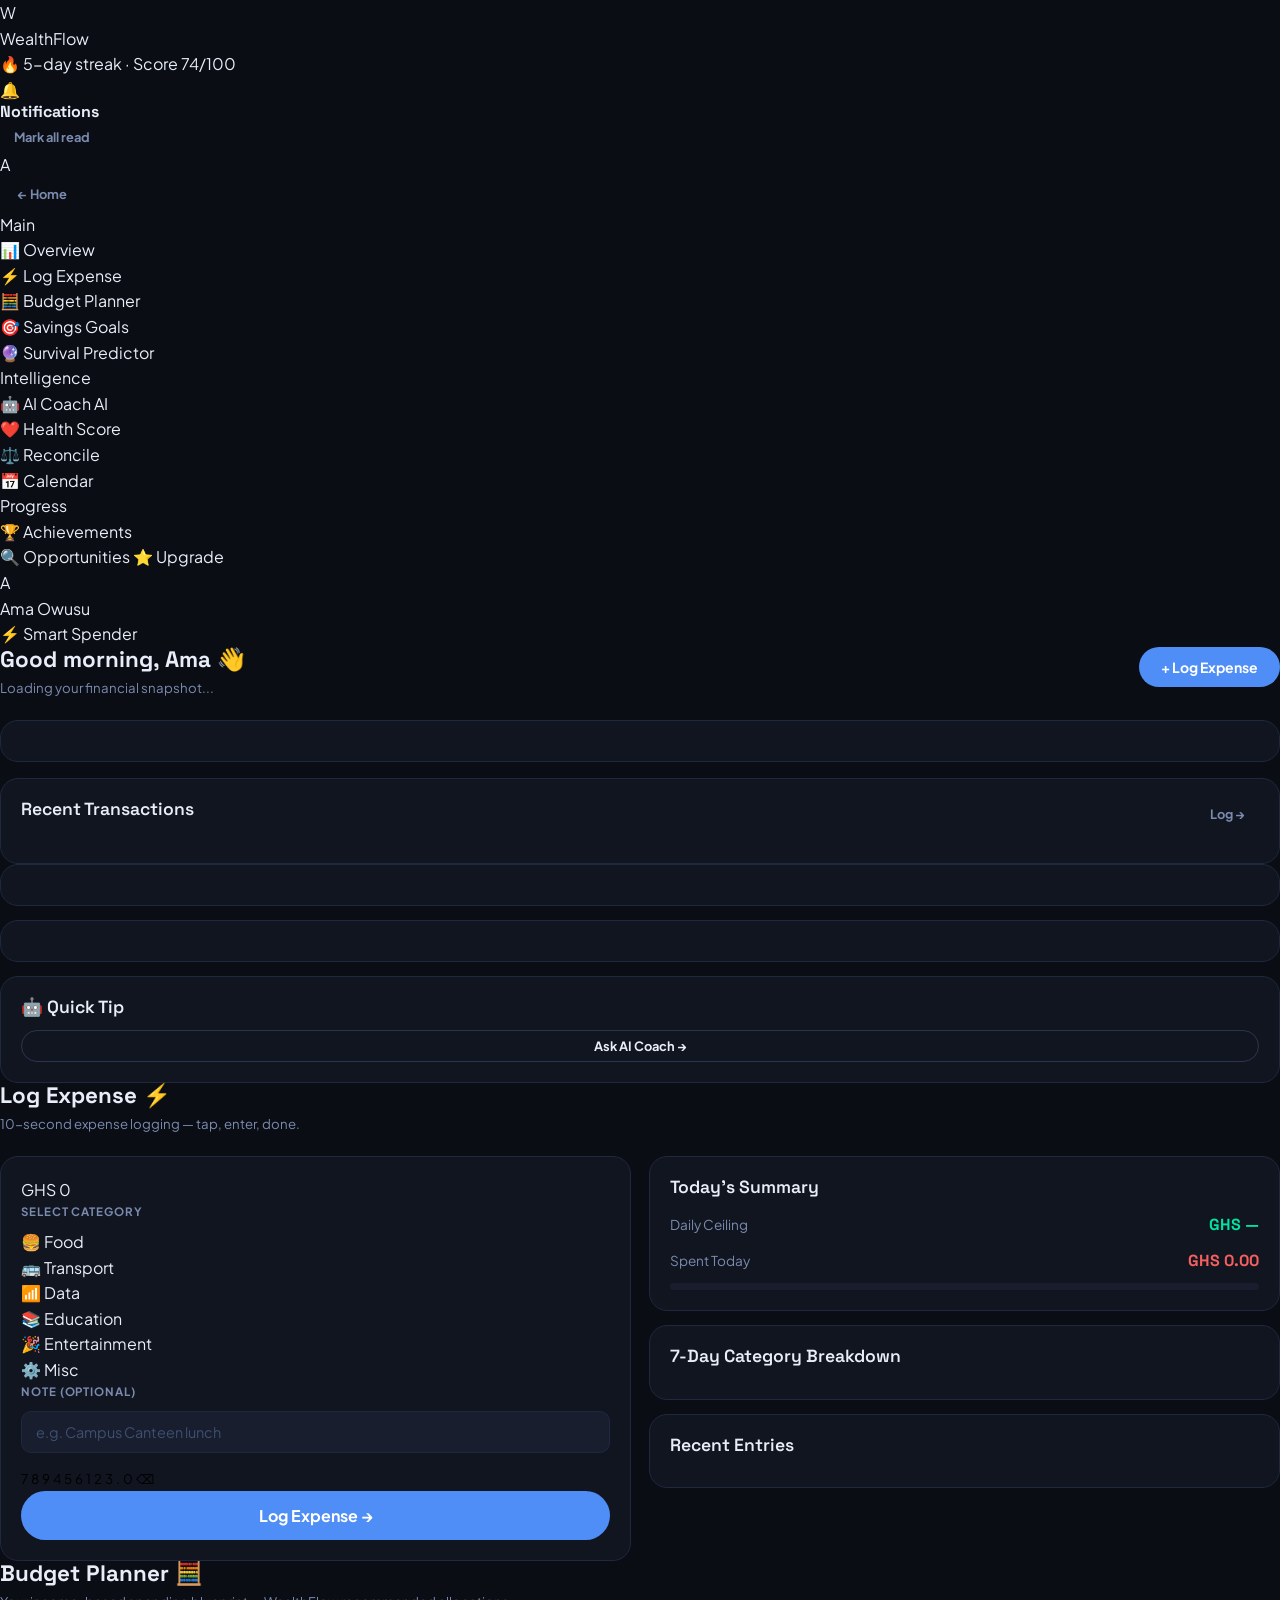
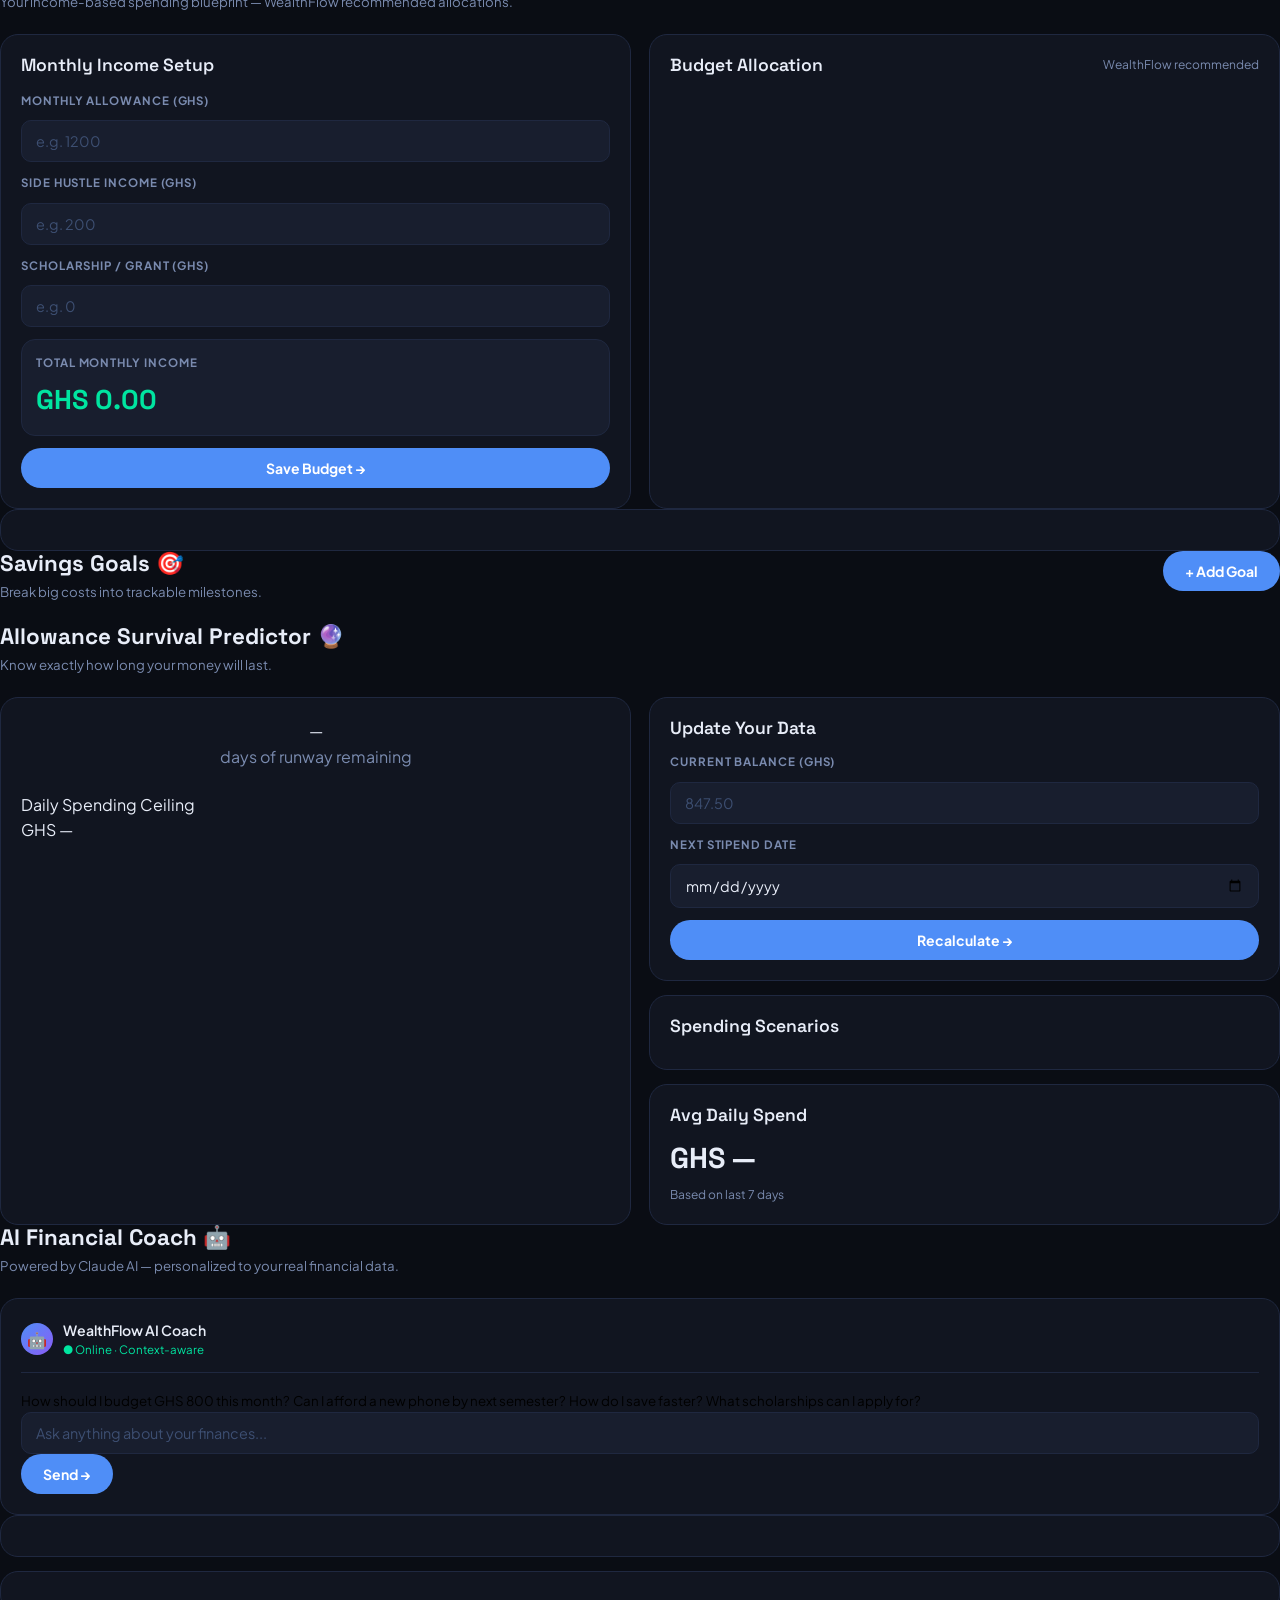
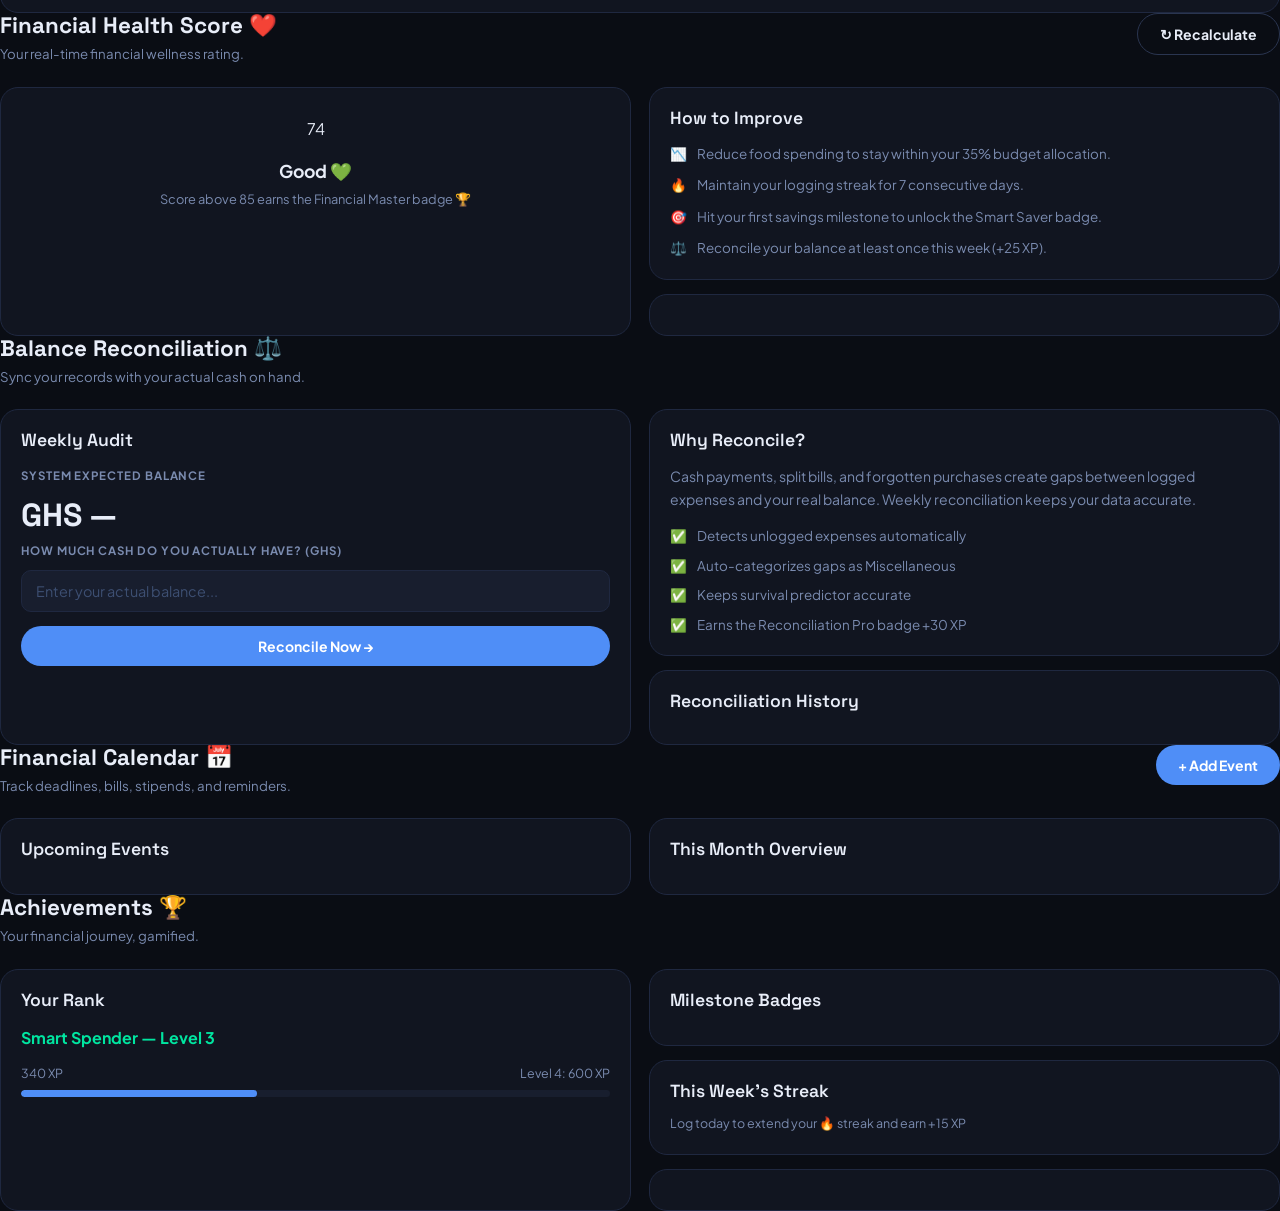
==== 2nd cloude/dashboard.html @ e132b4c1 "Add files via upload" ====
<!DOCTYPE html>
<html lang="en">
<head>
  <meta charset="UTF-8"/>
  <meta name="viewport" content="width=device-width, initial-scale=1.0"/>
  <title>Dashboard — WealthFlow</title>
  <link rel="stylesheet" href="css/global.css"/>
  <link rel="stylesheet" href="css/dashboard.css"/>
</head>
<body>
<div class="app-shell">

  <!-- TOPBAR -->
  <header class="topbar">
    <a href="index.html" class="topbar-logo">
      <div class="logo-mark">W</div>
      WealthFlow
    </a>
    <div class="topbar-spacer"></div>
    <div class="topbar-streak" id="topbarStreak">🔥 5-day streak · Score 74/100</div>
    <div style="position:relative">
      <div class="topbar-notif" id="notifBtn" onclick="toggleNotif()">
        🔔<div class="notif-dot" id="notifDot"></div>
      </div>
      <div class="notif-dropdown" id="notifDropdown">
        <div class="notif-header">
          <h4>Notifications</h4>
          <button class="btn btn-ghost btn-sm" onclick="markAllRead()">Mark all read</button>
        </div>
        <div id="notifList"></div>
      </div>
    </div>
    <div class="topbar-avatar" id="topbarAvatar">A</div>
    <a href="../index.html" class="btn btn-ghost btn-sm" style="margin-left:4px">← Home</a>
  </header>

  <!-- SIDEBAR -->
  <aside class="sidebar">
    <span class="sidebar-section-label">Main</span>
    <div class="nav-item active" data-section="overview"  onclick="switchSection('overview',this)"><span class="icon">📊</span> Overview</div>
    <div class="nav-item" data-section="expenses"  onclick="switchSection('expenses',this)"><span class="icon">⚡</span> Log Expense</div>
    <div class="nav-item" data-section="budget"    onclick="switchSection('budget',this)"><span class="icon">🧮</span> Budget Planner</div>
    <div class="nav-item" data-section="goals"     onclick="switchSection('goals',this)"><span class="icon">🎯</span> Savings Goals</div>
    <div class="nav-item" data-section="predictor" onclick="switchSection('predictor',this)"><span class="icon">🔮</span> Survival Predictor</div>

    <span class="sidebar-section-label">Intelligence</span>
    <div class="nav-item" data-section="coach"     onclick="switchSection('coach',this)"><span class="icon">🤖</span> AI Coach <span class="nav-badge">AI</span></div>
    <div class="nav-item" data-section="health"    onclick="switchSection('health',this)"><span class="icon">❤️</span> Health Score</div>
    <div class="nav-item" data-section="reconcile" onclick="switchSection('reconcile',this)"><span class="icon">⚖️</span> Reconcile</div>
    <div class="nav-item" data-section="calendar"  onclick="switchSection('calendar',this)"><span class="icon">📅</span> Calendar</div>

    <span class="sidebar-section-label">Progress</span>
    <div class="nav-item" data-section="achievements" onclick="switchSection('achievements',this)"><span class="icon">🏆</span> Achievements</div>
    <a class="nav-item" href="opportunities.html"><span class="icon">🔍</span> Opportunities</a>
    <a class="nav-item" href="pricing.html"><span class="icon">⭐</span> Upgrade</a>

    <div class="sidebar-spacer"></div>
    <div class="sidebar-user">
      <div class="sidebar-avatar" id="sidebarAvatar">A</div>
      <div>
        <div class="sidebar-user-name" id="sidebarName">Ama Owusu</div>
        <div class="sidebar-user-rank" id="sidebarRank">⚡ Smart Spender</div>
      </div>
    </div>
  </aside>

  <!-- MAIN CONTENT -->
  <main class="main-content">

    <!-- ══════════════════════════════════════════════════
         OVERVIEW SECTION
    ══════════════════════════════════════════════════ -->
    <div class="dash-section active" id="sec-overview">
      <div class="section-header">
        <div>
          <h2 id="overviewGreeting">Good morning, Ama 👋</h2>
          <p id="overviewSub">Loading your financial snapshot...</p>
        </div>
        <button class="btn btn-primary" onclick="switchSection('expenses',document.querySelector('[data-section=expenses]'))">+ Log Expense</button>
      </div>

      <!-- Metrics -->
      <div class="metric-row" id="metricRow"></div>

      <!-- Savings progress + transactions -->
      <div class="grid-aside">
        <div style="display:flex;flex-direction:column;gap:16px">
          <div class="card" id="savingsGoalCard"></div>
          <div class="card">
            <div class="section-header" style="margin-bottom:14px">
              <h3>Recent Transactions</h3>
              <button class="btn btn-ghost btn-sm" onclick="switchSection('expenses',document.querySelector('[data-section=expenses]'))">Log →</button>
            </div>
            <div id="recentTxList"></div>
          </div>
        </div>
        <div style="display:flex;flex-direction:column;gap:14px">
          <div class="card" id="streakCard"></div>
          <div class="card" id="healthMiniCard"></div>
          <div class="card">
            <h3 style="margin-bottom:8px">🤖 Quick Tip</h3>
            <p id="quickTip" style="font-size:0.83rem;color:var(--muted);line-height:1.6;margin-bottom:12px"></p>
            <button class="btn btn-outline btn-sm btn-full" onclick="switchSection('coach',document.querySelector('[data-section=coach]'))">Ask AI Coach →</button>
          </div>
        </div>
      </div>
    </div>

    <!-- ══════════════════════════════════════════════════
         EXPENSE LOGGER SECTION
    ══════════════════════════════════════════════════ -->
    <div class="dash-section" id="sec-expenses">
      <div class="section-header">
        <div><h2>Log Expense ⚡</h2><p>10-second expense logging — tap, enter, done.</p></div>
      </div>
      <div class="grid-2">
        <!-- Logger -->
        <div class="card">
          <div class="amount-display" id="amountDisplay">GHS 0</div>
          <p class="form-label" style="margin-bottom:8px">Select Category</p>
          <div class="cat-pills" id="catPills">
            <div class="cat-pill" data-cat="Food"          onclick="selectCat(this)">🍔 Food</div>
            <div class="cat-pill" data-cat="Transport"     onclick="selectCat(this)">🚌 Transport</div>
            <div class="cat-pill" data-cat="Data"          onclick="selectCat(this)">📶 Data</div>
            <div class="cat-pill" data-cat="Education"     onclick="selectCat(this)">📚 Education</div>
            <div class="cat-pill" data-cat="Entertainment" onclick="selectCat(this)">🎉 Entertainment</div>
            <div class="cat-pill" data-cat="Miscellaneous" onclick="selectCat(this)">⚙️ Misc</div>
          </div>
          <div class="form-group" style="margin-bottom:12px">
            <label class="form-label">Note (optional)</label>
            <input type="text" class="input-field" id="expenseNote" placeholder="e.g. Campus Canteen lunch"/>
          </div>
          <div class="numpad">
            <button class="num-btn" onclick="numPad(7)">7</button>
            <button class="num-btn" onclick="numPad(8)">8</button>
            <button class="num-btn" onclick="numPad(9)">9</button>
            <button class="num-btn" onclick="numPad(4)">4</button>
            <button class="num-btn" onclick="numPad(5)">5</button>
            <button class="num-btn" onclick="numPad(6)">6</button>
            <button class="num-btn" onclick="numPad(1)">1</button>
            <button class="num-btn" onclick="numPad(2)">2</button>
            <button class="num-btn" onclick="numPad(3)">3</button>
            <button class="num-btn" onclick="numPad('.')">.</button>
            <button class="num-btn zero" onclick="numPad(0)">0</button>
            <button class="num-btn del" onclick="numPad('del')">⌫</button>
          </div>
          <button class="btn btn-primary btn-full btn-lg" onclick="logExpense()">Log Expense →</button>
        </div>

        <!-- Side info -->
        <div style="display:flex;flex-direction:column;gap:14px">
          <div class="card">
            <h3 style="margin-bottom:14px">Today's Summary</h3>
            <div style="display:flex;flex-direction:column;gap:10px">
              <div style="display:flex;justify-content:space-between;align-items:center">
                <span style="font-size:0.85rem;color:var(--muted)">Daily Ceiling</span>
                <span style="font-family:var(--font-display);font-weight:700;color:var(--accent)" id="todayCeiling">GHS —</span>
              </div>
              <div style="display:flex;justify-content:space-between;align-items:center">
                <span style="font-size:0.85rem;color:var(--muted)">Spent Today</span>
                <span style="font-family:var(--font-display);font-weight:700;color:var(--danger)" id="todaySpentAmt">GHS 0.00</span>
              </div>
              <div class="progress-track"><div class="progress-fill" id="todayProgress" style="width:0%"></div></div>
            </div>
          </div>
          <div class="card">
            <h3 style="margin-bottom:12px">7-Day Category Breakdown</h3>
            <div id="catBreakdown"></div>
          </div>
          <div class="card">
            <h3 style="margin-bottom:10px">Recent Entries</h3>
            <div id="expenseRecentList" style="max-height:200px;overflow-y:auto"></div>
          </div>
        </div>
      </div>
    </div>

    <!-- ══════════════════════════════════════════════════
         BUDGET PLANNER SECTION
    ══════════════════════════════════════════════════ -->
    <div class="dash-section" id="sec-budget">
      <div class="section-header">
        <div><h2>Budget Planner 🧮</h2><p>Your income-based spending blueprint — WealthFlow recommended allocations.</p></div>
      </div>
      <div class="grid-2">
        <div class="card">
          <h3 style="margin-bottom:16px">Monthly Income Setup</h3>
          <div style="display:flex;flex-direction:column;gap:12px">
            <div class="form-group">
              <label class="form-label">Monthly Allowance (GHS)</label>
              <input type="number" class="input-field" id="budgetMonthly" placeholder="e.g. 1200"/>
            </div>
            <div class="form-group">
              <label class="form-label">Side Hustle Income (GHS)</label>
              <input type="number" class="input-field" id="budgetSide" placeholder="e.g. 200"/>
            </div>
            <div class="form-group">
              <label class="form-label">Scholarship / Grant (GHS)</label>
              <input type="number" class="input-field" id="budgetScholarship" placeholder="e.g. 0"/>
            </div>
            <div style="background:var(--surface2);border:1px solid var(--border);border-radius:var(--r-lg);padding:14px">
              <div class="form-label">Total Monthly Income</div>
              <div style="font-family:var(--font-display);font-size:1.7rem;font-weight:700;color:var(--accent)" id="budgetTotal">GHS 0.00</div>
            </div>
            <button class="btn btn-primary btn-full" onclick="saveBudget()">Save Budget →</button>
          </div>
        </div>
        <div class="card">
          <div class="section-header" style="margin-bottom:16px">
            <h3>Budget Allocation</h3>
            <span style="font-size:0.75rem;color:var(--muted)">WealthFlow recommended</span>
          </div>
          <div id="budgetRows"></div>
        </div>
      </div>
      <div class="card" id="budgetTipsCard"></div>
    </div>

    <!-- ══════════════════════════════════════════════════
         SAVINGS GOALS SECTION
    ══════════════════════════════════════════════════ -->
    <div class="dash-section" id="sec-goals">
      <div class="section-header">
        <div><h2>Savings Goals 🎯</h2><p>Break big costs into trackable milestones.</p></div>
        <button class="btn btn-primary" onclick="toggleNewGoalForm()">+ Add Goal</button>
      </div>

      <!-- New Goal Form -->
      <div class="card" id="newGoalForm" style="display:none">
        <h3 style="margin-bottom:14px">New Savings Goal</h3>
        <div class="grid-2" style="margin-bottom:12px">
          <div class="form-group">
            <label class="form-label">Goal Name</label>
            <input type="text" class="input-field" id="goalName" placeholder="e.g. New Laptop"/>
          </div>
          <div class="form-group">
            <label class="form-label">Target Amount (GHS)</label>
            <input type="number" class="input-field" id="goalAmount" placeholder="500"/>
          </div>
          <div class="form-group">
            <label class="form-label">Target Date</label>
            <input type="date" class="input-field" id="goalDate"/>
          </div>
          <div class="form-group">
            <label class="form-label">Emoji</label>
            <input type="text" class="input-field" id="goalEmoji" placeholder="💻" maxlength="4"/>
          </div>
        </div>
        <div style="display:flex;gap:8px">
          <button class="btn btn-primary" onclick="addGoal()">Create Goal</button>
          <button class="btn btn-ghost" onclick="toggleNewGoalForm()">Cancel</button>
        </div>
      </div>

      <div class="grid-auto" id="goalsGrid"></div>
    </div>

    <!-- ══════════════════════════════════════════════════
         SURVIVAL PREDICTOR SECTION
    ══════════════════════════════════════════════════ -->
    <div class="dash-section" id="sec-predictor">
      <div class="section-header">
        <div><h2>Allowance Survival Predictor 🔮</h2><p>Know exactly how long your money will last.</p></div>
      </div>
      <div class="grid-2">
        <div class="card" style="text-align:center">
          <div class="predictor-days" id="predDays">—</div>
          <p style="color:var(--muted);margin-bottom:22px">days of runway remaining</p>
          <div class="ceiling-box" style="margin-bottom:16px;text-align:left">
            <div class="ceiling-label">Daily Spending Ceiling</div>
            <div class="ceiling-val" id="predCeiling">GHS —</div>
            <div class="ceiling-sub" id="predCeilingSub"></div>
          </div>
          <div id="predAlert"></div>
        </div>
        <div style="display:flex;flex-direction:column;gap:14px">
          <div class="card">
            <h3 style="margin-bottom:14px">Update Your Data</h3>
            <div style="display:flex;flex-direction:column;gap:12px">
              <div class="form-group">
                <label class="form-label">Current Balance (GHS)</label>
                <input type="number" class="input-field" id="predBalance" placeholder="847.50"/>
              </div>
              <div class="form-group">
                <label class="form-label">Next Stipend Date</label>
                <input type="date" class="input-field" id="predDate"/>
              </div>
              <button class="btn btn-primary btn-full" onclick="updatePredictor()">Recalculate →</button>
            </div>
          </div>
          <div class="card">
            <h3 style="margin-bottom:12px">Spending Scenarios</h3>
            <div id="predScenarios"></div>
          </div>
          <div class="card">
            <h3 style="margin-bottom:8px">Avg Daily Spend</h3>
            <div style="font-family:var(--font-display);font-size:1.8rem;font-weight:700" id="predAvgDaily">GHS —</div>
            <div style="font-size:0.75rem;color:var(--muted);margin-top:4px">Based on last 7 days</div>
          </div>
        </div>
      </div>
    </div>

    <!-- ══════════════════════════════════════════════════
         AI COACH SECTION
    ══════════════════════════════════════════════════ -->
    <div class="dash-section" id="sec-coach">
      <div class="section-header">
        <div><h2>AI Financial Coach 🤖</h2><p>Powered by Claude AI — personalized to your real financial data.</p></div>
      </div>
      <div class="grid-aside">
        <div class="card coach-wrap">
          <div style="display:flex;align-items:center;gap:10px;margin-bottom:14px;padding-bottom:12px;border-bottom:1px solid var(--border)">
            <div style="width:32px;height:32px;border-radius:50%;background:var(--grad-primary);display:flex;align-items:center;justify-content:center;font-size:1rem">🤖</div>
            <div>
              <div style="font-size:0.88rem;font-weight:600">WealthFlow AI Coach</div>
              <div style="font-size:0.72rem;color:var(--accent)">● Online · Context-aware</div>
            </div>
          </div>
          <div class="coach-messages" id="coachMessages"></div>
          <div class="coach-divider"></div>
          <div class="coach-suggestions" id="coachSuggestions">
            <button class="coach-sugg" onclick="sendCoachSugg(this)">How should I budget GHS 800 this month?</button>
            <button class="coach-sugg" onclick="sendCoachSugg(this)">Can I afford a new phone by next semester?</button>
            <button class="coach-sugg" onclick="sendCoachSugg(this)">How do I save faster?</button>
            <button class="coach-sugg" onclick="sendCoachSugg(this)">What scholarships can I apply for?</button>
          </div>
          <div class="coach-input-row">
            <input type="text" class="input-field" id="coachInput" placeholder="Ask anything about your finances..." onkeydown="if(event.key==='Enter')sendCoach()"/>
            <button class="btn btn-primary" id="coachSendBtn" onclick="sendCoach()">Send →</button>
          </div>
        </div>
        <div style="display:flex;flex-direction:column;gap:14px">
          <div class="card" id="coachSnapshotCard"></div>
          <div class="card" id="coachInsightsCard"></div>
        </div>
      </div>
    </div>

    <!-- ══════════════════════════════════════════════════
         HEALTH SCORE SECTION
    ══════════════════════════════════════════════════ -->
    <div class="dash-section" id="sec-health">
      <div class="section-header">
        <div><h2>Financial Health Score ❤️</h2><p>Your real-time financial wellness rating.</p></div>
        <button class="btn btn-outline" onclick="renderHealth()">↻ Recalculate</button>
      </div>
      <div class="grid-2">
        <div class="card" style="display:flex;flex-direction:column;align-items:center;gap:16px;padding:28px">
          <div class="health-ring" id="healthRing" style="--pct:74%">
            <div class="health-ring-val" id="healthRingVal">74</div>
          </div>
          <div style="text-align:center">
            <div style="font-size:1.1rem;font-weight:700" id="healthLabel">Good 💚</div>
            <div style="font-size:0.8rem;color:var(--muted);margin-top:4px">Score above 85 earns the Financial Master badge 🏆</div>
          </div>
          <div style="width:100%" id="healthFactors"></div>
        </div>
        <div style="display:flex;flex-direction:column;gap:14px">
          <div class="card">
            <h3 style="margin-bottom:14px">How to Improve</h3>
            <div style="display:flex;flex-direction:column;gap:10px">
              <div style="display:flex;gap:10px;font-size:0.84rem;color:var(--muted)"><span>📉</span><span>Reduce food spending to stay within your 35% budget allocation.</span></div>
              <div style="display:flex;gap:10px;font-size:0.84rem;color:var(--muted)"><span>🔥</span><span>Maintain your logging streak for 7 consecutive days.</span></div>
              <div style="display:flex;gap:10px;font-size:0.84rem;color:var(--muted)"><span>🎯</span><span>Hit your first savings milestone to unlock the Smart Saver badge.</span></div>
              <div style="display:flex;gap:10px;font-size:0.84rem;color:var(--muted)"><span>⚖️</span><span>Reconcile your balance at least once this week (+25 XP).</span></div>
            </div>
          </div>
          <div class="card" id="healthScoreGrid"></div>
        </div>
      </div>
    </div>

    <!-- ══════════════════════════════════════════════════
         RECONCILE SECTION
    ══════════════════════════════════════════════════ -->
    <div class="dash-section" id="sec-reconcile">
      <div class="section-header">
        <div><h2>Balance Reconciliation ⚖️</h2><p>Sync your records with your actual cash on hand.</p></div>
      </div>
      <div class="grid-2">
        <div class="card">
          <h3 style="margin-bottom:16px">Weekly Audit</h3>
          <div class="recon-expected">
            <div class="form-label">System Expected Balance</div>
            <div style="font-family:var(--font-display);font-size:2rem;font-weight:700" id="reconExpected">GHS —</div>
          </div>
          <div class="form-group" style="margin-bottom:14px">
            <label class="form-label">How much cash do you actually have? (GHS)</label>
            <input type="number" class="input-field" id="reconInput" placeholder="Enter your actual balance..."/>
          </div>
          <button class="btn btn-primary btn-full" onclick="runReconcile()">Reconcile Now →</button>
          <div id="reconResult" style="margin-top:14px"></div>
        </div>
        <div style="display:flex;flex-direction:column;gap:14px">
          <div class="card">
            <h3 style="margin-bottom:14px">Why Reconcile?</h3>
            <p style="font-size:0.875rem;color:var(--muted);margin-bottom:14px;line-height:1.65">Cash payments, split bills, and forgotten purchases create gaps between logged expenses and your real balance. Weekly reconciliation keeps your data accurate.</p>
            <div style="display:flex;flex-direction:column;gap:8px">
              <div style="display:flex;gap:10px;font-size:0.84rem;color:var(--muted)"><span>✅</span><span>Detects unlogged expenses automatically</span></div>
              <div style="display:flex;gap:10px;font-size:0.84rem;color:var(--muted)"><span>✅</span><span>Auto-categorizes gaps as Miscellaneous</span></div>
              <div style="display:flex;gap:10px;font-size:0.84rem;color:var(--muted)"><span>✅</span><span>Keeps survival predictor accurate</span></div>
              <div style="display:flex;gap:10px;font-size:0.84rem;color:var(--muted)"><span>✅</span><span>Earns the Reconciliation Pro badge +30 XP</span></div>
            </div>
          </div>
          <div class="card">
            <h3 style="margin-bottom:12px">Reconciliation History</h3>
            <div id="reconHistory"></div>
          </div>
        </div>
      </div>
    </div>

    <!-- ══════════════════════════════════════════════════
         CALENDAR SECTION
    ══════════════════════════════════════════════════ -->
    <div class="dash-section" id="sec-calendar">
      <div class="section-header">
        <div><h2>Financial Calendar 📅</h2><p>Track deadlines, bills, stipends, and reminders.</p></div>
        <button class="btn btn-primary" onclick="toggleCalForm()">+ Add Event</button>
      </div>
      <div class="card" id="calForm" style="display:none;margin-bottom:16px">
        <h3 style="margin-bottom:14px">New Calendar Event</h3>
        <div class="grid-2" style="margin-bottom:12px">
          <div class="form-group">
            <label class="form-label">Title</label>
            <input type="text" class="input-field" id="calTitle" placeholder="e.g. Room Rent Due"/>
          </div>
          <div class="form-group">
            <label class="form-label">Date</label>
            <input type="date" class="input-field" id="calDate"/>
          </div>
          <div class="form-group">
            <label class="form-label">Type</label>
            <select class="input-field" id="calType">
              <option value="deadline">Deadline</option>
              <option value="bill">Bill</option>
              <option value="stipend">Stipend</option>
              <option value="reminder">Reminder</option>
            </select>
          </div>
          <div class="form-group">
            <label class="form-label">Amount (GHS, optional)</label>
            <input type="number" class="input-field" id="calAmount" placeholder="0"/>
          </div>
        </div>
        <div style="display:flex;gap:8px">
          <button class="btn btn-primary" onclick="addCalEvent()">Add Event</button>
          <button class="btn btn-ghost" onclick="toggleCalForm()">Cancel</button>
        </div>
      </div>
      <div class="grid-2">
        <div class="card">
          <h3 style="margin-bottom:14px">Upcoming Events</h3>
          <div id="calList"></div>
        </div>
        <div class="card">
          <h3 style="margin-bottom:14px">This Month Overview</h3>
          <div id="calSummary"></div>
        </div>
      </div>
    </div>

    <!-- ══════════════════════════════════════════════════
         ACHIEVEMENTS SECTION
    ══════════════════════════════════════════════════ -->
    <div class="dash-section" id="sec-achievements">
      <div class="section-header">
        <div><h2>Achievements 🏆</h2><p>Your financial journey, gamified.</p></div>
      </div>
      <div class="grid-2">
        <div class="card">
          <h3 style="margin-bottom:14px">Your Rank</h3>
          <div style="color:var(--accent);font-weight:700;font-size:1rem;margin-bottom:14px" id="achRankName">Smart Spender — Level 3</div>
          <div style="margin-bottom:18px">
            <div style="display:flex;justify-content:space-between;font-size:0.78rem;color:var(--muted);margin-bottom:6px">
              <span id="achXP">340 XP</span>
              <span id="achNextLevel">Level 4: 600 XP</span>
            </div>
            <div class="progress-track xp-bar"><div class="progress-fill" id="achXPBar" style="width:40%"></div></div>
          </div>
          <div id="levelList"></div>
        </div>
        <div style="display:flex;flex-direction:column;gap:14px">
          <div class="card">
            <h3 style="margin-bottom:14px">Milestone Badges</h3>
            <div class="badges-grid" style="display:grid;grid-template-columns:repeat(3,1fr);gap:10px" id="badgesGrid"></div>
          </div>
          <div class="card">
            <h3 style="margin-bottom:12px">This Week's Streak</h3>
            <div class="streak-days" id="streakDaysRow"></div>
            <div style="font-size:0.78rem;color:var(--muted);margin-top:8px">Log today to extend your 🔥 streak and earn +15 XP</div>
          </div>
          <div class="card" id="achXPSummary"></div>
        </div>
      </div>
    </div>

  </main><!-- /main-content -->
</div><!-- /app-shell -->

<script src="../js/db.js"></script>
<script src="../js/dashboard.js"></script>
</body>
</html>
---- 2nd cloude/css/global.css ----
/* =====================================================
   css/global.css — WealthFlow Design System
   ===================================================== */

@import url('https://fonts.googleapis.com/css2?family=Plus+Jakarta+Sans:wght@400;500;600;700;800&family=Space+Grotesk:wght@400;500;600;700&display=swap');

/* ── TOKENS ─────────────────────────────────────────── */
:root {
  --bg:       #0A0D14;
  --surface:  #111520;
  --surface2: #181e2e;
  --border:   #1f2840;
  --borderL:  #2a3550;

  --primary:     #4F8EF7;
  --primaryGlow: rgba(79,142,247,0.15);
  --accent:      #00E5A0;
  --accentDim:   rgba(0,229,160,0.12);
  --warn:        #F5A623;
  --danger:      #F75F5F;
  --purple:      #8B5CF6;

  --text:   #E8EDF8;
  --muted:  #7A8BAF;
  --faint:  #3D4F72;

  --grad-primary: linear-gradient(135deg,#4F8EF7,#8B5CF6);
  --grad-accent:  linear-gradient(135deg,#00E5A0,#4F8EF7);

  --font-body:    'Plus Jakarta Sans', sans-serif;
  --font-display: 'Space Grotesk', sans-serif;

  --r-sm: 6px;  --r-md: 10px; --r-lg: 14px;
  --r-xl: 18px; --r-full: 999px;
}

/* ── RESET ───────────────────────────────────────────── */
*, *::before, *::after { box-sizing: border-box; margin: 0; padding: 0; }
html { scroll-behavior: smooth; }
body {
  background: var(--bg);
  color: var(--text);
  font-family: var(--font-body);
  font-size: 16px;
  line-height: 1.6;
  -webkit-font-smoothing: antialiased;
}
img { max-width: 100%; display: block; }
a { color: inherit; text-decoration: none; }
button { cursor: pointer; font-family: inherit; border: none; background: none; }
input, select, textarea { font-family: inherit; }
ul { list-style: none; }

/* ── TYPOGRAPHY ─────────────────────────────────────── */
h1,h2,h3,h4 { font-family: var(--font-display); line-height: 1.2; }
h1 { font-size: clamp(2rem,5vw,3.5rem); font-weight: 700; }
h2 { font-size: clamp(1.5rem,3vw,2.4rem); font-weight: 700; }
h3 { font-size: 1.1rem; font-weight: 600; }

.gradient-text {
  background: var(--grad-accent);
  -webkit-background-clip: text;
  -webkit-text-fill-color: transparent;
  background-clip: text;
}

/* ── BUTTONS ─────────────────────────────────────────── */
.btn {
  display: inline-flex; align-items: center; gap: 6px;
  font-weight: 700; font-size: 0.875rem;
  padding: 11px 22px; border-radius: var(--r-full);
  transition: all 0.15s; cursor: pointer; white-space: nowrap;
  border: none;
}
.btn-primary { background: var(--primary); color: #fff; }
.btn-primary:hover { background: #6ba3ff; transform: translateY(-1px); box-shadow: 0 6px 20px rgba(79,142,247,0.35); }
.btn-accent  { background: var(--accent); color: #0A0D14; }
.btn-accent:hover { transform: translateY(-1px); box-shadow: 0 6px 20px rgba(0,229,160,0.3); }
.btn-outline { background: transparent; border: 1.5px solid var(--borderL); color: var(--text); }
.btn-outline:hover { border-color: var(--primary); background: var(--primaryGlow); }
.btn-ghost   { background: transparent; color: var(--muted); }
.btn-ghost:hover { color: var(--text); background: var(--surface); }
.btn-danger  { background: var(--danger); color: #fff; }
.btn-sm      { padding: 7px 14px; font-size: 0.8rem; }
.btn-lg      { padding: 14px 32px; font-size: 1rem; }
.btn-full    { width: 100%; justify-content: center; }
.btn:disabled { opacity: 0.5; pointer-events: none; }

/* ── CARDS ───────────────────────────────────────────── */
.card {
  background: var(--surface);
  border: 1px solid var(--border);
  border-radius: var(--r-xl);
  padding: 20px;
  transition: border-color 0.2s;
}
.card:hover { border-color: var(--borderL); }
.card-highlight {
  border-color: var(--primary);
  background: linear-gradient(135deg, var(--surface), rgba(79,142,247,0.06));
}
.card-accent {
  border-color: var(--accent);
  background: linear-gradient(135deg, var(--surface), rgba(0,229,160,0.06));
}

/* ── FORM ELEMENTS ───────────────────────────────────── */
.input-field {
  width: 100%; background: var(--surface2); border: 1.5px solid var(--border);
  border-radius: var(--r-md); color: var(--text); font-size: 0.9rem;
  padding: 11px 14px; outline: none; transition: border-color 0.15s;
}
.input-field:focus { border-color: var(--primary); box-shadow: 0 0 0 3px var(--primaryGlow); }
.input-field::placeholder { color: var(--faint); }
.form-label {
  display: block; font-size: 0.72rem; font-weight: 700; color: var(--muted);
  text-transform: uppercase; letter-spacing: 0.08em; margin-bottom: 5px;
}
.form-group { display: flex; flex-direction: column; gap: 5px; }

/* ── PROGRESS BARS ───────────────────────────────────── */
.progress-track {
  background: var(--surface2); border-radius: var(--r-full);
  height: 7px; overflow: hidden;
}
.progress-fill {
  height: 100%; border-radius: var(--r-full);
  background: var(--primary);
  transition: width 0.6s cubic-bezier(0.4,0,0.2,1);
}

/* ── PILLS / TAGS ────────────────────────────────────── */
.pill {
  display: inline-flex; align-items: center; gap: 5px;
  background: var(--surface2); border: 1px solid var(--border);
  color: var(--muted); font-size: 0.8rem; font-weight: 600;
  padding: 5px 13px; border-radius: var(--r-full); cursor: pointer;
  transition: all 0.15s; white-space: nowrap;
}
.pill:hover, .pill.active {
  background: var(--primaryGlow); border-color: var(--primary); color: var(--primary);
}
.tag {
  display: inline-flex; align-items: center;
  font-size: 0.65rem; font-weight: 700; text-transform: uppercase;
  letter-spacing: 0.05em; padding: 3px 10px; border-radius: var(--r-full); border: 1px solid;
}
.tag-scholarship { background: rgba(139,92,246,0.15); color: #a78bfa; border-color: rgba(139,92,246,0.3); }
.tag-internship  { background: var(--primaryGlow);    color: var(--primary); border-color: rgba(79,142,247,0.3); }
.tag-grant       { background: var(--accentDim);      color: var(--accent);  border-color: rgba(0,229,160,0.3); }
.tag-job         { background: rgba(245,166,35,0.1);  color: var(--warn);    border-color: rgba(245,166,35,0.3); }

/* ── ALERTS ──────────────────────────────────────────── */
.alert { border-radius: var(--r-lg); padding: 12px 16px; font-size: 0.85rem; display: flex; align-items: flex-start; gap: 10px; }
.alert-safe    { background: var(--accentDim);           border: 1px solid rgba(0,229,160,0.3);  color: var(--accent); }
.alert-warning { background: rgba(245,166,35,0.1);       border: 1px solid rgba(245,166,35,0.3); color: var(--warn); }
.alert-danger  { background: rgba(247,95,95,0.1);        border: 1px solid rgba(247,95,95,0.3);  color: var(--danger); }
.alert-info    { background: var(--primaryGlow);         border: 1px solid rgba(79,142,247,0.3); color: var(--primary); }

/* ── BADGE CARD ──────────────────────────────────────── */
.badge-card {
  background: var(--surface2); border: 1px solid var(--border);
  border-radius: var(--r-lg); padding: 14px 10px;
  display: flex; flex-direction: column; align-items: center; gap: 6px;
  transition: 0.2s; text-align: center;
}
.badge-card.earned { background: var(--accentDim); border-color: var(--accent); }
.badge-card .badge-icon { font-size: 1.5rem; }
.badge-card .badge-name { font-size: 0.68rem; font-weight: 700; color: var(--muted); }
.badge-card.earned .badge-name { color: var(--accent); }

/* ── SCROLLBAR ───────────────────────────────────────── */
::-webkit-scrollbar { width: 5px; height: 5px; }
::-webkit-scrollbar-track { background: var(--bg); }
::-webkit-scrollbar-thumb { background: var(--borderL); border-radius: 3px; }

/* ── ANIMATIONS ──────────────────────────────────────── */
@keyframes fadeIn   { from { opacity:0; transform:translateY(8px); } to { opacity:1; transform:translateY(0); } }
@keyframes slideIn  { from { transform:translateX(110%); } to { transform:translateX(0); } }
@keyframes spin     { to { transform:rotate(360deg); } }
@keyframes bounce   { 0%,60%,100%{transform:translateY(0)} 30%{transform:translateY(-5px)} }
@keyframes glow     { 0%,100%{box-shadow:0 0 12px rgba(79,142,247,0.3)} 50%{box-shadow:0 0 28px rgba(79,142,247,0.6)} }

.animate-in { animation: fadeIn 0.25s ease forwards; }

/* ── SPINNER ─────────────────────────────────────────── */
.spinner {
  width: 18px; height: 18px; border-radius: 50%;
  border: 2px solid var(--border); border-top-color: var(--primary);
  animation: spin 0.7s linear infinite; display: inline-block;
}

/* ── LOADING DOTS ────────────────────────────────────── */
.loading-dots { display: inline-flex; gap: 4px; align-items: center; padding: 8px 0; }
.loading-dots span {
  width: 7px; height: 7px; border-radius: 50%; background: var(--muted);
  animation: bounce 1.2s infinite;
}
.loading-dots span:nth-child(2) { animation-delay: 0.2s; }
.loading-dots span:nth-child(3) { animation-delay: 0.4s; }

/* ── TOAST ───────────────────────────────────────────── */
.wf-toast {
  position: fixed; bottom: 24px; right: 24px; z-index: 9999;
  background: var(--surface); border: 1px solid var(--border);
  border-radius: 14px; padding: 14px 18px; max-width: 380px;
  box-shadow: 0 8px 32px rgba(0,0,0,0.4);
  display: flex; align-items: flex-start; gap: 10px;
  font-size: 0.875rem; color: var(--text); line-height: 1.5;
  animation: slideIn 0.2s ease;
}

/* ── GRID UTILITIES ──────────────────────────────────── */
.grid-2   { display: grid; grid-template-columns: 1fr 1fr; gap: 18px; }
.grid-3   { display: grid; grid-template-columns: 1fr 1fr 1fr; gap: 16px; }
.grid-4   { display: grid; grid-template-columns: repeat(4,1fr); gap: 16px; }
.grid-auto{ display: grid; grid-template-columns: repeat(auto-fill,minmax(280px,1fr)); gap: 18px; }

@media (max-width: 900px) { .grid-2,.grid-3,.grid-4 { grid-template-columns: 1fr; } }
@media (max-width: 600px) { .grid-auto { grid-template-columns: 1fr; } }

/* ── SECTION HEADER ──────────────────────────────────── */
.section-header {
  display: flex; align-items: flex-start; justify-content: space-between;
  margin-bottom: 22px; gap: 16px;
}
.section-header h2 { font-size: 1.4rem; }
.section-header p  { font-size: 0.83rem; color: var(--muted); margin-top: 3px; }

/* ── EYEBROW ─────────────────────────────────────────── */
.eyebrow {
  font-size: 0.72rem; font-weight: 700; text-transform: uppercase;
  letter-spacing: 0.1em; color: var(--accent); margin-bottom: 10px;
}

/* ── METRIC CARD ─────────────────────────────────────── */
.metric-card { padding: 18px; }
.metric-label {
  font-size: 0.7rem; font-weight: 700; text-transform: uppercase;
  letter-spacing: 0.08em; color: var(--muted); margin-bottom: 10px;
  display: flex; justify-content: space-between; align-items: center;
}
.metric-value {
  font-family: var(--font-display); font-size: 1.7rem; font-weight: 700; margin-bottom: 4px;
}
.metric-sub { font-size: 0.75rem; font-weight: 600; }

/* ── TRANSACTION ITEM ────────────────────────────────── */
.tx-item {
  display: flex; align-items: center; gap: 12px;
  padding: 9px 8px; border-radius: var(--r-md);
  transition: background 0.15s; cursor: pointer;
}
.tx-item:hover { background: var(--surface2); }
.tx-icon {
  width: 36px; height: 36px; border-radius: var(--r-md);
  background: var(--surface2); border: 1px solid var(--border);
  display: flex; align-items: center; justify-content: center;
  font-size: 1rem; flex-shrink: 0;
}
.tx-info { flex: 1; min-width: 0; }
.tx-name { font-size: 0.875rem; font-weight: 500; }
.tx-meta { font-size: 0.72rem; color: var(--muted); }
.tx-amount { font-family: var(--font-display); font-size: 0.9rem; font-weight: 700; color: var(--danger); }
.tx-amount.income { color: var(--accent); }
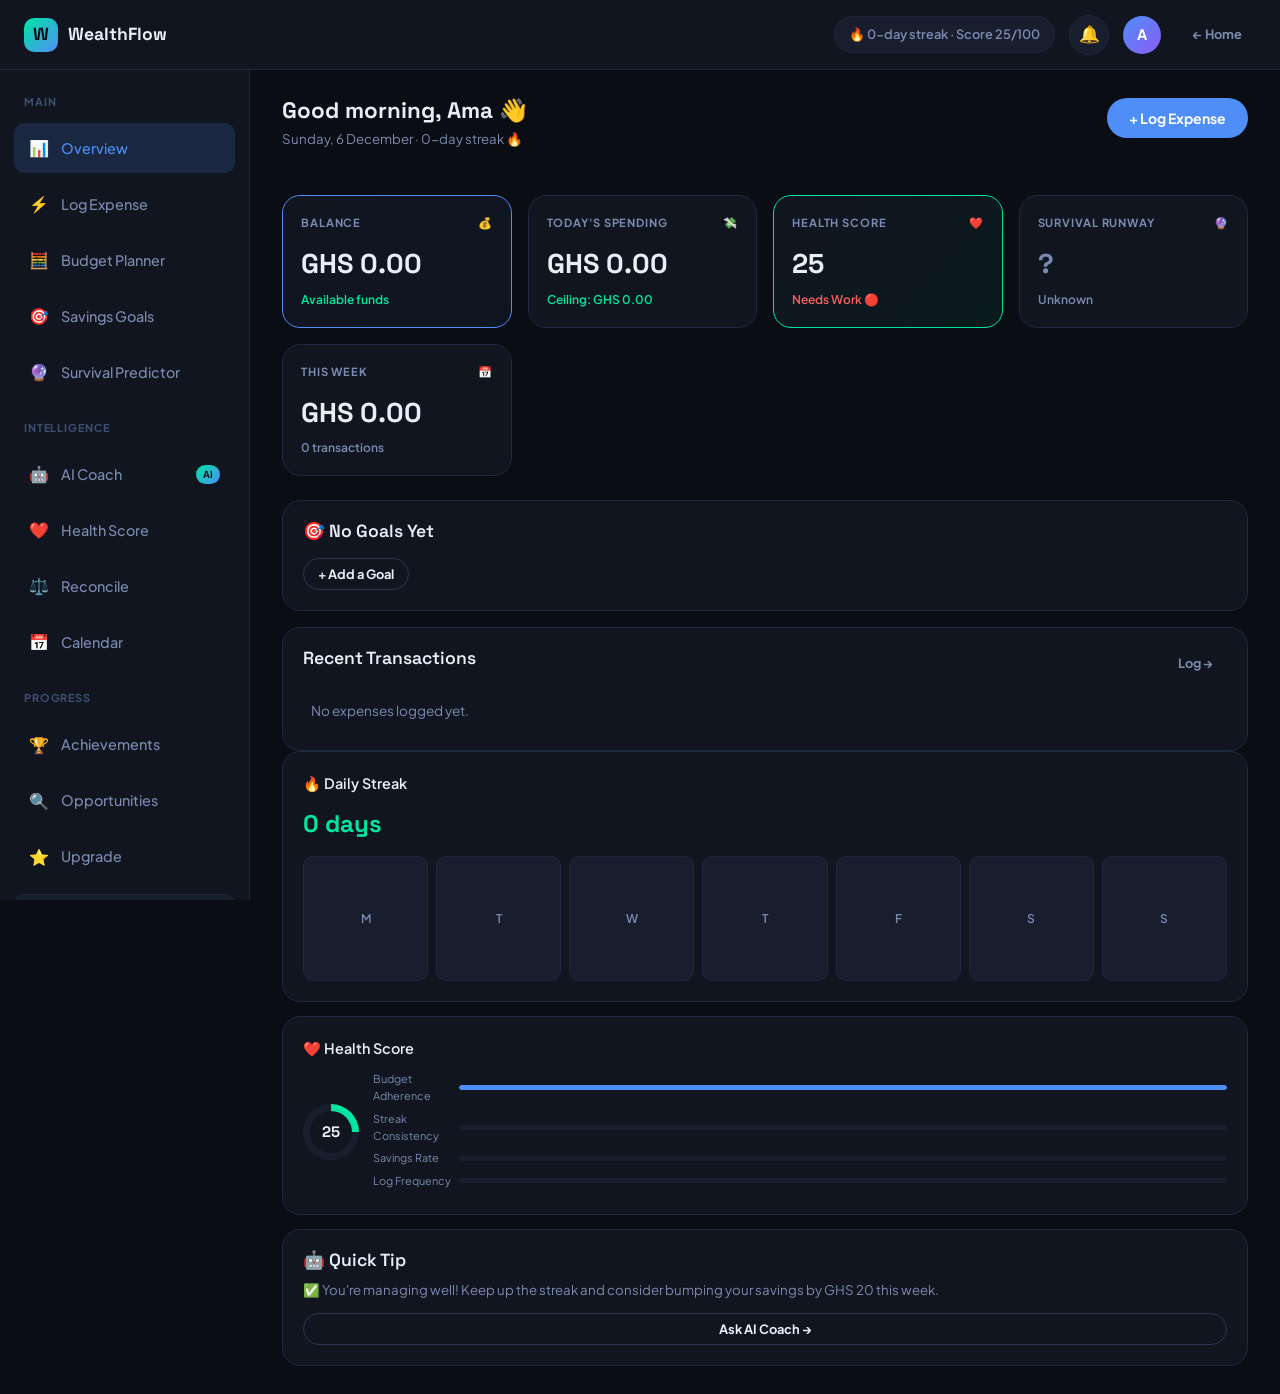
==== commit 84276dab: "everything is solid" ====
--- a/2nd cloude/dashboard.html
+++ b/2nd cloude/dashboard.html
@@ -12,6 +12,7 @@
 
   <!-- TOPBAR -->
   <header class="topbar">
+    <button class="sidebar-toggle" id="sidebarToggle" onclick="toggleSidebar()">☰</button>
     <a href="index.html" class="topbar-logo">
       <div class="logo-mark">W</div>
       WealthFlow
@@ -31,11 +32,12 @@
       </div>
     </div>
     <div class="topbar-avatar" id="topbarAvatar">A</div>
-    <a href="../index.html" class="btn btn-ghost btn-sm" style="margin-left:4px">← Home</a>
+    <a href="index.html" class="btn btn-ghost btn-sm" style="margin-left:4px">← Home</a>
   </header>
 
   <!-- SIDEBAR -->
-  <aside class="sidebar">
+  <div class="sidebar-backdrop" id="sidebarBackdrop" onclick="closeSidebar()"></div>
+  <aside class="sidebar" id="sidebarEl">
     <span class="sidebar-section-label">Main</span>
     <div class="nav-item active" data-section="overview"  onclick="switchSection('overview',this)"><span class="icon">📊</span> Overview</div>
     <div class="nav-item" data-section="expenses"  onclick="switchSection('expenses',this)"><span class="icon">⚡</span> Log Expense</div>
@@ -499,7 +501,21 @@
   </main><!-- /main-content -->
 </div><!-- /app-shell -->
 
-<script src="../js/db.js"></script>
-<script src="../js/dashboard.js"></script>
+<script src="js/db.js"></script>
+<script src="js/dashboard.js"></script>
+<script>
+  function toggleSidebar() {
+    document.getElementById('sidebarEl').classList.toggle('open');
+    document.getElementById('sidebarBackdrop').classList.toggle('open');
+  }
+  function closeSidebar() {
+    document.getElementById('sidebarEl').classList.remove('open');
+    document.getElementById('sidebarBackdrop').classList.remove('open');
+  }
+  // Auto-close the mobile sidebar whenever a nav item is tapped
+  document.querySelectorAll('.nav-item').forEach(function (item) {
+    item.addEventListener('click', closeSidebar);
+  });
+</script>
 </body>
-</html>
+</html>
--- a/2nd cloude/css/dashboard.css
+++ b/2nd cloude/css/dashboard.css
@@ -0,0 +1,1162 @@
+/* ==============================
+   DASHBOARD APP LAYOUT
+   (matches: header.topbar + aside.sidebar + main.main-content,
+   all direct children of .app-shell)
+============================== */
+
+.app-shell {
+    display: grid;
+    grid-template-columns: 250px 1fr;
+    grid-template-rows: 70px 1fr;
+    grid-template-areas:
+        "topbar topbar"
+        "sidebar main";
+    min-height: 100vh;
+    background: var(--bg);
+}
+
+/* ==============================
+   TOPBAR
+============================== */
+
+.topbar {
+    grid-area: topbar;
+    height: 70px;
+    padding: 0 1.5rem;
+    background: var(--surface);
+    border-bottom: 1px solid var(--border);
+    display: flex;
+    align-items: center;
+    gap: 14px;
+    position: sticky;
+    top: 0;
+    z-index: 50;
+}
+
+.topbar-logo {
+    display: flex;
+    align-items: center;
+    gap: 10px;
+    font-family: var(--font-display);
+    font-weight: 700;
+    font-size: 1.1rem;
+    color: var(--text);
+}
+
+.logo-mark {
+    width: 34px;
+    height: 34px;
+    border-radius: var(--r-md);
+    background: var(--grad-accent);
+    color: #0A0D14;
+    display: grid;
+    place-items: center;
+    font-family: var(--font-display);
+    font-weight: 800;
+}
+
+.topbar-spacer {
+    flex: 1;
+}
+
+.topbar-streak {
+    font-size: 0.8rem;
+    font-weight: 600;
+    color: var(--muted);
+    background: var(--surface2);
+    border: 1px solid var(--border);
+    padding: 7px 14px;
+    border-radius: var(--r-full);
+    white-space: nowrap;
+}
+
+.topbar-notif {
+    position: relative;
+    width: 40px;
+    height: 40px;
+    border-radius: 50%;
+    background: var(--surface2);
+    border: 1px solid var(--border);
+    display: grid;
+    place-items: center;
+    cursor: pointer;
+    transition: 0.2s ease;
+    font-size: 1.05rem;
+}
+
+.topbar-notif:hover {
+    border-color: var(--primary);
+    background: var(--primaryGlow);
+}
+
+.notif-dot {
+    position: absolute;
+    top: 8px;
+    right: 8px;
+    width: 8px;
+    height: 8px;
+    border-radius: 50%;
+    background: var(--danger);
+    border: 2px solid var(--surface);
+    display: none;
+}
+
+.notif-dot.show {
+    display: block;
+}
+
+.notif-dropdown {
+    position: absolute;
+    top: calc(100% + 10px);
+    right: 0;
+    width: 320px;
+    max-height: 400px;
+    overflow-y: auto;
+    background: var(--surface);
+    border: 1px solid var(--border);
+    border-radius: var(--r-lg);
+    box-shadow: 0 12px 32px rgba(0,0,0,0.4);
+    padding: 14px;
+    display: none;
+    flex-direction: column;
+    gap: 10px;
+    z-index: 100;
+}
+
+.notif-dropdown.open {
+    display: flex;
+}
+
+.notif-header {
+    display: flex;
+    align-items: center;
+    justify-content: space-between;
+    padding-bottom: 10px;
+    border-bottom: 1px solid var(--border);
+}
+
+.topbar-avatar {
+    width: 38px;
+    height: 38px;
+    border-radius: 50%;
+    background: var(--grad-primary);
+    color: #fff;
+    display: grid;
+    place-items: center;
+    font-weight: 700;
+    font-size: 0.9rem;
+}
+
+/* ==============================
+   SIDEBAR
+============================== */
+
+.sidebar {
+    grid-area: sidebar;
+    background: var(--surface);
+    border-right: 1px solid var(--border);
+    padding: 1.25rem 0.9rem;
+    position: sticky;
+    top: 70px;
+    height: calc(100vh - 70px);
+    display: flex;
+    flex-direction: column;
+    gap: 0.4rem;
+    overflow-y: auto;
+}
+
+.sidebar-section-label {
+    font-size: 0.68rem;
+    font-weight: 700;
+    text-transform: uppercase;
+    letter-spacing: 0.08em;
+    color: var(--faint);
+    margin: 1rem 0.6rem 0.4rem;
+}
+
+.sidebar-section-label:first-child {
+    margin-top: 0.2rem;
+}
+
+.nav-item {
+    display: flex;
+    align-items: center;
+    gap: 0.8rem;
+    padding: 0.75rem 0.9rem;
+    border-radius: var(--r-md);
+    color: var(--muted);
+    text-decoration: none;
+    font-weight: 500;
+    font-size: 0.9rem;
+    cursor: pointer;
+    transition: all 0.2s ease;
+}
+
+.nav-item:hover {
+    background: var(--surface2);
+    color: var(--text);
+}
+
+.nav-item.active {
+    background: var(--primaryGlow);
+    color: var(--primary);
+}
+
+.nav-item .icon {
+    font-size: 1rem;
+    width: 1.2rem;
+    text-align: center;
+}
+
+.nav-badge {
+    margin-left: auto;
+    font-size: 0.6rem;
+    font-weight: 700;
+    background: var(--grad-accent);
+    color: #0A0D14;
+    padding: 2px 7px;
+    border-radius: var(--r-full);
+}
+
+.sidebar-spacer {
+    flex: 1;
+}
+
+.sidebar-user {
+    display: flex;
+    align-items: center;
+    gap: 0.7rem;
+    padding: 0.75rem;
+    border-radius: var(--r-md);
+    background: var(--surface2);
+    border: 1px solid var(--border);
+}
+
+.sidebar-avatar {
+    width: 38px;
+    height: 38px;
+    border-radius: 50%;
+    background: var(--grad-primary);
+    color: #fff;
+    display: grid;
+    place-items: center;
+    font-weight: 700;
+    flex-shrink: 0;
+}
+
+.sidebar-user-name {
+    font-size: 0.85rem;
+    font-weight: 600;
+    color: var(--text);
+}
+
+.sidebar-user-rank {
+    font-size: 0.72rem;
+    color: var(--accent);
+}
+
+/* ==============================
+   MAIN CONTENT
+============================== */
+
+.main-content {
+    grid-area: main;
+    padding: 1.75rem 2rem;
+    display: flex;
+    flex-direction: column;
+    gap: 1.5rem;
+    overflow-x: hidden;
+}
+
+.dash-section {
+    display: none;
+    flex-direction: column;
+    gap: 1.5rem;
+}
+
+.dash-section.active {
+    display: flex;
+}
+
+/* ==============================
+   DASHBOARD METRICS
+============================== */
+
+.metric-row {
+    display: grid;
+    grid-template-columns: repeat(auto-fit, minmax(220px, 1fr));
+    gap: 1rem;
+}
+
+.metric-change {
+    font-size: 0.9rem;
+    font-weight: 600;
+}
+
+.metric-change.positive { color: var(--accent); }
+.metric-change.negative { color: var(--danger); }
+
+/* ==============================
+   EXPENSE LOGGER
+============================== */
+
+.amount-display {
+    background: var(--surface2);
+    border: 1px solid var(--border);
+    border-radius: var(--r-lg);
+    padding: 1rem;
+    text-align: center;
+    font-family: var(--font-display);
+    font-size: 2rem;
+    font-weight: 700;
+    margin-bottom: 1rem;
+}
+
+.cat-pills {
+    display: flex;
+    flex-wrap: wrap;
+    gap: 0.6rem;
+    margin-bottom: 1rem;
+}
+
+.cat-pill {
+    padding: 0.55rem 0.95rem;
+    border-radius: var(--r-full);
+    background: var(--surface2);
+    border: 1px solid var(--border);
+    cursor: pointer;
+    transition: 0.2s ease;
+    font-size: 0.85rem;
+    font-weight: 500;
+    color: var(--muted);
+}
+
+.cat-pill:hover {
+    border-color: var(--primary);
+    color: var(--text);
+}
+
+.cat-pill.active {
+    background: var(--primaryGlow);
+    border-color: var(--primary);
+    color: var(--primary);
+}
+
+/* ==============================
+   NUMPAD
+============================== */
+
+.numpad {
+    display: grid;
+    grid-template-columns: repeat(3, 1fr);
+    gap: 0.6rem;
+    margin: 1rem 0;
+}
+
+.num-btn {
+    height: 52px;
+    border-radius: var(--r-md);
+    border: 1px solid var(--border);
+    background: var(--surface2);
+    color: var(--text);
+    font-size: 1rem;
+    font-weight: 600;
+    cursor: pointer;
+    transition: 0.2s ease;
+}
+
+.num-btn:hover {
+    border-color: var(--primary);
+    background: var(--primaryGlow);
+}
+
+.num-btn.del {
+    color: var(--danger);
+}
+
+/* ==============================
+   BUDGET / PROGRESS
+============================== */
+
+.progress-track.xp-bar {
+    height: 12px;
+}
+
+/* ==============================
+   RECONCILIATION
+============================== */
+
+.recon-expected {
+    background: var(--surface2);
+    border: 1px solid var(--border);
+    border-radius: var(--r-lg);
+    padding: 1rem 1.25rem;
+    margin-bottom: 1rem;
+}
+
+/* ==============================
+   PREDICTOR
+============================== */
+
+.predictor-days {
+    font-family: var(--font-display);
+    font-size: 3.5rem;
+    font-weight: 700;
+    background: var(--grad-accent);
+    -webkit-background-clip: text;
+    -webkit-text-fill-color: transparent;
+    background-clip: text;
+}
+
+.ceiling-box {
+    background: var(--surface2);
+    border: 1px solid var(--border);
+    border-radius: var(--r-lg);
+    padding: 1rem 1.25rem;
+}
+
+.ceiling-label {
+    font-size: 0.72rem;
+    font-weight: 700;
+    text-transform: uppercase;
+    letter-spacing: 0.08em;
+    color: var(--muted);
+    margin-bottom: 4px;
+}
+
+.ceiling-val {
+    font-family: var(--font-display);
+    font-size: 1.6rem;
+    font-weight: 700;
+    color: var(--accent);
+}
+
+.ceiling-sub {
+    font-size: 0.78rem;
+    color: var(--muted);
+    margin-top: 4px;
+}
+
+/* ==============================
+   AI COACH
+============================== */
+
+.coach-wrap {
+    display: flex;
+    flex-direction: column;
+}
+
+.coach-messages {
+    display: flex;
+    flex-direction: column;
+    gap: 0.9rem;
+    max-height: 360px;
+    overflow-y: auto;
+    margin-bottom: 1rem;
+}
+
+.coach-message {
+    padding: 0.8rem 1rem;
+    border-radius: var(--r-lg);
+    max-width: 80%;
+    line-height: 1.5;
+    font-size: 0.88rem;
+}
+
+.coach-message.ai {
+    background: var(--surface2);
+    align-self: flex-start;
+}
+
+.coach-message.user {
+    background: var(--grad-primary);
+    color: #fff;
+    align-self: flex-end;
+}
+
+.coach-divider {
+    height: 1px;
+    background: var(--border);
+    margin: 0.75rem 0;
+}
+
+.coach-suggestions {
+    display: flex;
+    flex-wrap: wrap;
+    gap: 0.5rem;
+    margin-bottom: 1rem;
+}
+
+.coach-sugg {
+    padding: 0.5rem 0.9rem;
+    border-radius: var(--r-full);
+    background: var(--surface2);
+    border: 1px solid var(--border);
+    color: var(--muted);
+    font-size: 0.78rem;
+    cursor: pointer;
+    transition: 0.2s ease;
+}
+
+.coach-sugg:hover {
+    border-color: var(--primary);
+    color: var(--primary);
+}
+
+.coach-input-row {
+    display: flex;
+    gap: 0.6rem;
+}
+
+.coach-input-row .input-field {
+    flex: 1;
+}
+
+/* ==============================
+   HEALTH SCORE
+============================== */
+
+.health-ring {
+    --pct: 0%;
+    width: 180px;
+    height: 180px;
+    border-radius: 50%;
+    background: conic-gradient(var(--accent) var(--pct), var(--surface2) 0);
+    display: grid;
+    place-items: center;
+}
+
+.health-ring::before {
+    content: "";
+    position: absolute;
+}
+
+.health-ring-val {
+    width: 140px;
+    height: 140px;
+    border-radius: 50%;
+    background: var(--surface);
+    display: grid;
+    place-items: center;
+    font-family: var(--font-display);
+    font-size: 2rem;
+    font-weight: 700;
+    color: var(--text);
+}
+
+/* ==============================
+   ACHIEVEMENTS / STREAK
+============================== */
+
+.streak-days {
+    display: flex;
+    gap: 0.5rem;
+}
+
+.streak-day {
+    flex: 1;
+    aspect-ratio: 1;
+    border-radius: var(--r-md);
+    background: var(--surface2);
+    border: 1px solid var(--border);
+    display: grid;
+    place-items: center;
+    font-size: 0.75rem;
+    font-weight: 600;
+    color: var(--muted);
+}
+
+.streak-day.done {
+    background: var(--accentDim);
+    border-color: var(--accent);
+    color: var(--accent);
+}
+
+/* ==============================
+   SIDEBAR TOGGLE (mobile hamburger)
+============================== */
+
+.sidebar-toggle {
+    display: none;
+    width: 40px;
+    height: 40px;
+    border-radius: var(--r-md);
+    background: var(--surface2);
+    border: 1px solid var(--border);
+    color: var(--text);
+    align-items: center;
+    justify-content: center;
+    font-size: 1.1rem;
+    cursor: pointer;
+    flex-shrink: 0;
+}
+
+.sidebar-backdrop {
+    display: none;
+    position: fixed;
+    inset: 0;
+    background: rgba(0,0,0,0.5);
+    z-index: 99;
+}
+
+.sidebar-backdrop.open {
+    display: block;
+}
+
+/* ==============================
+   NOTIFICATIONS LIST
+============================== */
+
+.notif-item {
+    display: flex;
+    gap: 10px;
+    padding: 10px 8px;
+    border-radius: var(--r-md);
+    cursor: pointer;
+    transition: 0.15s ease;
+}
+
+.notif-item:hover {
+    background: var(--surface2);
+}
+
+.notif-item.unread {
+    background: var(--primaryGlow);
+}
+
+.notif-item p {
+    font-size: 0.82rem;
+    line-height: 1.4;
+}
+
+.notif-time {
+    font-size: 0.7rem;
+    color: var(--muted);
+    margin-top: 3px;
+}
+
+/* ==============================
+   AI COACH — CHAT MESSAGES
+============================== */
+
+.msg {
+    display: flex;
+    gap: 10px;
+    margin-bottom: 14px;
+    align-items: flex-start;
+}
+
+.msg.user {
+    flex-direction: row-reverse;
+}
+
+.msg-avatar {
+    width: 28px;
+    height: 28px;
+    border-radius: 50%;
+    display: grid;
+    place-items: center;
+    font-size: 0.8rem;
+    flex-shrink: 0;
+}
+
+.msg-avatar.bot {
+    background: var(--grad-primary);
+}
+
+.msg-avatar.user {
+    background: var(--surface2);
+    border: 1px solid var(--border);
+}
+
+.msg-bubble {
+    max-width: 78%;
+    padding: 0.7rem 0.95rem;
+    border-radius: var(--r-lg);
+    font-size: 0.85rem;
+    line-height: 1.55;
+    background: var(--surface2);
+    border: 1px solid var(--border);
+}
+
+.msg.user .msg-bubble {
+    background: var(--grad-primary);
+    color: #fff;
+    border: none;
+}
+
+/* ==============================
+   CALENDAR EVENTS
+============================== */
+
+.calendar-event {
+    display: flex;
+    align-items: center;
+    gap: 12px;
+    padding: 0.8rem;
+    border-radius: var(--r-md);
+    background: var(--surface2);
+    border: 1px solid var(--border);
+    margin-bottom: 0.6rem;
+}
+
+.cal-icon {
+    width: 36px;
+    height: 36px;
+    border-radius: var(--r-md);
+    background: var(--surface);
+    border: 1px solid var(--border);
+    display: grid;
+    place-items: center;
+    font-size: 1rem;
+    flex-shrink: 0;
+}
+
+.cal-info {
+    flex: 1;
+    min-width: 0;
+}
+
+.cal-title {
+    font-size: 0.85rem;
+    font-weight: 600;
+}
+
+.cal-date {
+    font-size: 0.72rem;
+    color: var(--muted);
+}
+
+.cal-amount {
+    font-family: var(--font-display);
+    font-size: 0.85rem;
+    font-weight: 700;
+}
+
+.cal-amount.cal-type-bill { color: var(--danger); }
+.cal-amount.cal-type-stipend { color: var(--accent); }
+.cal-amount.cal-type-deadline { color: var(--warn); }
+.cal-amount.cal-type-reminder { color: var(--primary); }
+
+/* ==============================
+   PREDICTOR ALERT COLORS
+============================== */
+
+.predictor-days.safe { background: var(--grad-accent); -webkit-background-clip: text; -webkit-text-fill-color: transparent; background-clip: text; }
+.predictor-days.warning { color: var(--warn); -webkit-text-fill-color: var(--warn); background: none; }
+.predictor-days.danger { color: var(--danger); -webkit-text-fill-color: var(--danger); background: none; }
+.predictor-days.unknown { color: var(--muted); -webkit-text-fill-color: var(--muted); background: none; }
+
+/* ==============================
+   RECONCILIATION HISTORY
+============================== */
+
+.recon-hist-item {
+    display: flex;
+    justify-content: space-between;
+    align-items: center;
+    padding: 0.65rem 0;
+    border-bottom: 1px solid var(--border);
+    font-size: 0.82rem;
+}
+
+.recon-hist-item:last-child {
+    border-bottom: none;
+}
+
+/* ==============================
+   ACHIEVEMENTS — LEVEL LIST
+============================== */
+
+.level-item {
+    display: flex;
+    align-items: center;
+    gap: 12px;
+    padding: 0.7rem;
+    border-radius: var(--r-md);
+    margin-bottom: 0.5rem;
+    opacity: 0.5;
+}
+
+.level-item.unlocked {
+    opacity: 1;
+}
+
+.level-item.current {
+    background: var(--primaryGlow);
+    border: 1px solid var(--primary);
+    opacity: 1;
+}
+
+.level-item-emoji {
+    font-size: 1.3rem;
+    width: 32px;
+    text-align: center;
+    flex-shrink: 0;
+}
+
+.level-item-name {
+    font-size: 0.85rem;
+    font-weight: 600;
+}
+
+.level-item-desc {
+    font-size: 0.72rem;
+    color: var(--muted);
+}
+
+.level-item-status {
+    margin-left: auto;
+    font-size: 0.75rem;
+    font-weight: 700;
+}
+
+/* ==============================
+   HEALTH SCORE — FACTOR ROWS
+============================== */
+
+.health-factor-row {
+    display: flex;
+    align-items: center;
+    gap: 10px;
+    margin-bottom: 0.7rem;
+}
+
+.health-factor-name {
+    width: 130px;
+    font-size: 0.78rem;
+    color: var(--muted);
+    flex-shrink: 0;
+}
+
+.health-factor-score {
+    width: 32px;
+    text-align: right;
+    font-size: 0.8rem;
+    font-weight: 700;
+}
+
+/* ==============================
+   BUDGET PLANNER — ROWS
+============================== */
+
+.budget-row {
+    display: flex;
+    align-items: center;
+    gap: 12px;
+    padding: 0.7rem 0;
+    border-bottom: 1px solid var(--border);
+}
+
+.budget-row:last-child {
+    border-bottom: none;
+}
+
+.budget-icon {
+    width: 36px;
+    height: 36px;
+    border-radius: var(--r-md);
+    background: var(--surface2);
+    border: 1px solid var(--border);
+    display: grid;
+    place-items: center;
+    font-size: 1rem;
+    flex-shrink: 0;
+}
+
+.budget-info {
+    flex: 1;
+    min-width: 0;
+}
+
+.budget-name {
+    font-size: 0.84rem;
+    font-weight: 600;
+    margin-bottom: 3px;
+}
+
+.budget-amounts {
+    display: flex;
+    justify-content: space-between;
+    font-size: 0.72rem;
+    color: var(--muted);
+    margin-bottom: 5px;
+}
+
+.budget-pct {
+    font-family: var(--font-display);
+    font-size: 0.85rem;
+    font-weight: 700;
+    color: var(--primary);
+    width: 40px;
+    text-align: right;
+    flex-shrink: 0;
+}
+
+/* ==============================
+   RESPONSIVE DESIGN
+============================== */
+
+/* ── Tablet / small desktop: icon-only sidebar ── */
+@media (max-width: 1024px) {
+    .app-shell {
+        grid-template-columns: 76px 1fr;
+    }
+
+    .topbar-logo span,
+    .sidebar-section-label,
+    .nav-item span:not(.icon),
+    .nav-badge,
+    .sidebar-user-name,
+    .sidebar-user-rank {
+        display: none;
+    }
+
+    .sidebar {
+        align-items: center;
+        padding: 1.25rem 0.5rem;
+    }
+
+    .nav-item {
+        justify-content: center;
+        width: 48px;
+        padding: 0.75rem 0;
+    }
+
+    .sidebar-user {
+        justify-content: center;
+        padding: 0.6rem;
+    }
+
+    .grid-2,
+    .grid-3,
+    .grid-aside {
+        grid-template-columns: 1fr;
+    }
+
+    .badges-grid,
+    #badgesGrid {
+        grid-template-columns: repeat(4, 1fr) !important;
+    }
+}
+
+/* ── Mobile: collapsing sidebar behind a hamburger ── */
+@media (max-width: 768px) {
+    .app-shell {
+        grid-template-columns: 1fr;
+        grid-template-rows: 64px 1fr;
+        grid-template-areas:
+            "topbar"
+            "main";
+    }
+
+    .sidebar-toggle {
+        display: flex;
+    }
+
+    .sidebar {
+        position: fixed;
+        left: -260px;
+        top: 0;
+        z-index: 100;
+        width: 240px;
+        height: 100vh;
+        padding: 1.25rem 0.9rem;
+        align-items: stretch;
+        transition: left 0.25s ease;
+        box-shadow: 0 0 40px rgba(0,0,0,0.5);
+    }
+
+    .sidebar.open {
+        left: 0;
+    }
+
+    .sidebar-section-label,
+    .nav-item span:not(.icon),
+    .nav-badge,
+    .sidebar-user-name,
+    .sidebar-user-rank {
+        display: revert;
+    }
+
+    .nav-item {
+        justify-content: flex-start;
+        width: auto;
+        padding: 0.75rem 0.9rem;
+    }
+
+    .sidebar-user {
+        justify-content: flex-start;
+    }
+
+    .topbar {
+        height: 64px;
+        padding: 0 0.9rem;
+        gap: 10px;
+    }
+
+    .topbar-logo span {
+        display: none;
+    }
+
+    .topbar-streak {
+        display: none;
+    }
+
+    .topbar-notif,
+    .topbar-avatar {
+        width: 36px;
+        height: 36px;
+    }
+
+    .main-content {
+        padding: 1rem;
+        gap: 1.1rem;
+    }
+
+    .section-header {
+        flex-direction: column;
+        align-items: flex-start;
+        gap: 10px;
+    }
+
+    .section-header .btn {
+        align-self: stretch;
+        justify-content: center;
+    }
+
+    .metric-row {
+        grid-template-columns: repeat(auto-fit, minmax(150px, 1fr));
+        gap: 0.75rem;
+    }
+
+    .metric-value {
+        font-size: 1.4rem;
+    }
+
+    .grid-2,
+    .grid-3,
+    .grid-aside,
+    .grid-auto {
+        grid-template-columns: 1fr !important;
+        gap: 1rem;
+    }
+
+    .expense-row {
+        grid-template-columns: 1fr;
+    }
+
+    .cat-pills {
+        gap: 0.5rem;
+    }
+
+    .cat-pill {
+        font-size: 0.8rem;
+        padding: 0.5rem 0.8rem;
+    }
+
+    .numpad {
+        gap: 0.5rem;
+    }
+
+    .num-btn {
+        height: 48px;
+    }
+
+    .amount-display {
+        font-size: 1.6rem;
+    }
+
+    .coach-message {
+        max-width: 92%;
+    }
+
+    .coach-input-row {
+        flex-direction: column;
+    }
+
+    .coach-input-row .btn {
+        justify-content: center;
+    }
+
+    .coach-suggestions {
+        gap: 0.4rem;
+    }
+
+    .coach-sugg {
+        font-size: 0.74rem;
+    }
+
+    .health-ring {
+        width: 150px;
+        height: 150px;
+    }
+
+    .health-ring-val {
+        width: 112px;
+        height: 112px;
+        font-size: 1.6rem;
+    }
+
+    .predictor-days {
+        font-size: 2.6rem;
+    }
+
+    .badges-grid,
+    #badgesGrid {
+        grid-template-columns: repeat(3, 1fr) !important;
+    }
+
+    .notif-dropdown {
+        position: fixed;
+        top: 64px;
+        right: 0.75rem;
+        left: 0.75rem;
+        width: auto;
+    }
+}
+
+/* ── Small phones ── */
+@media (max-width: 420px) {
+    .main-content {
+        padding: 0.75rem;
+    }
+
+    .card {
+        padding: 14px;
+    }
+
+    .metric-row {
+        grid-template-columns: repeat(2, 1fr);
+    }
+
+    .numpad {
+        grid-template-columns: repeat(3, 1fr);
+        gap: 0.4rem;
+    }
+
+    .num-btn {
+        height: 44px;
+        font-size: 0.9rem;
+    }
+
+    .badges-grid,
+    #badgesGrid {
+        grid-template-columns: repeat(2, 1fr) !important;
+    }
+
+    .predictor-days {
+        font-size: 2.2rem;
+    }
+
+    .health-ring {
+        width: 130px;
+        height: 130px;
+    }
+
+    .health-ring-val {
+        width: 96px;
+        height: 96px;
+        font-size: 1.4rem;
+    }
+}
